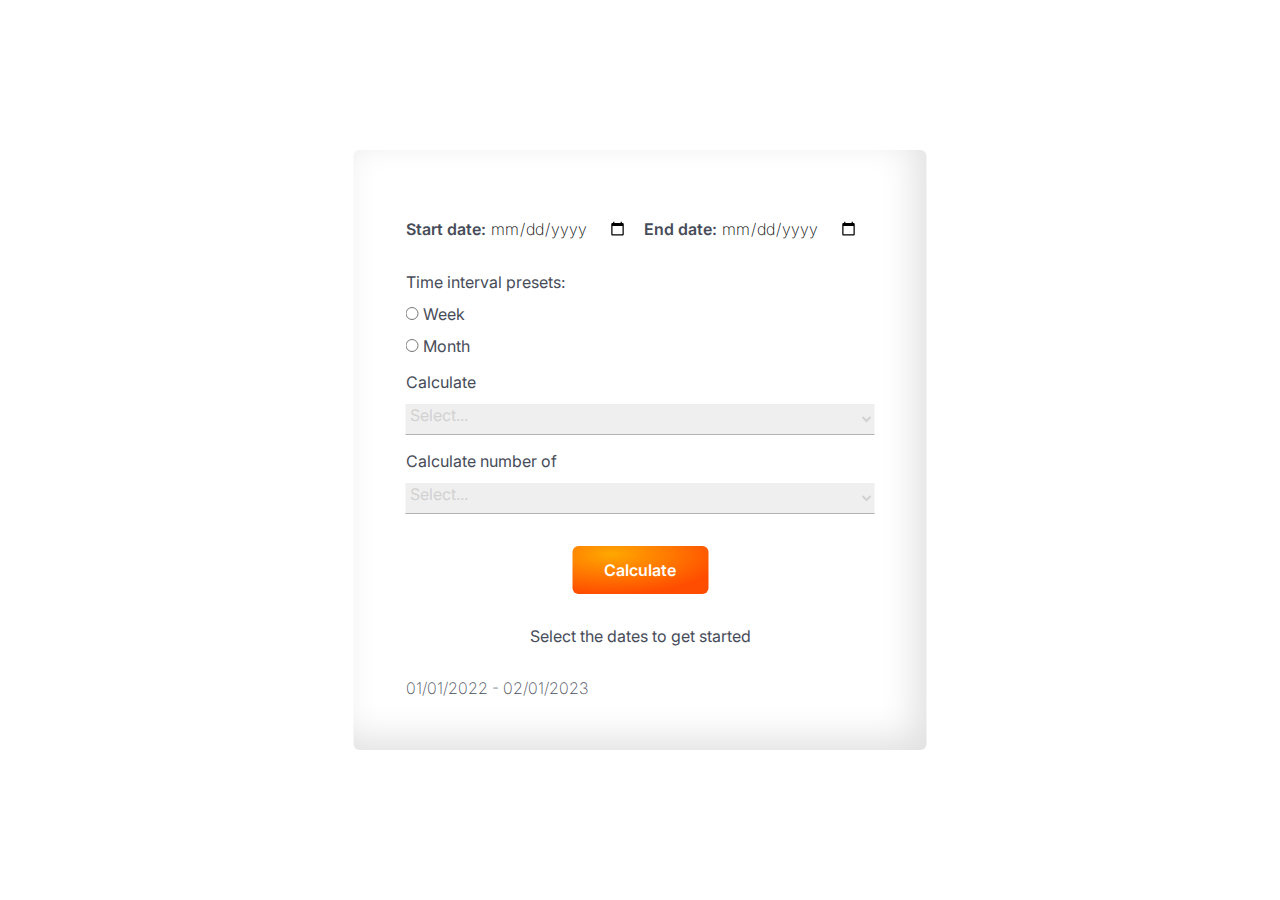
==== index.html @ 6e53f8e1 "Project-1 first commit" ====
<!DOCTYPE html>
<html lang="en">
<head>
    <meta charset="UTF-8">
    <meta http-equiv="X-UA-Compatible" content="IE=edge">
    <meta name="viewport" content="width=device-width, initial-scale=1.0">
    <link rel="preconnect" href="https://fonts.googleapis.com">
    <link rel="preconnect" href="https://fonts.gstatic.com" crossorigin>
    <link href="https://fonts.googleapis.com/css2?family=Inter:wght@100;200;400;600;700&display=swap" rel="stylesheet">
    <link rel="stylesheet" href="styles.css">
    <title>Dates Calculator</title>
</head>
<body>
    <div class="container">
        <div class="inp-wrapper">
            <div class="date-wrapper">
                <label for="date-1">Start date: <input type="date" id="date-1"></label>
                <label for="date-2">End date: <input type="date" id="date-2"></label>
            </div>
            <div class="form-wrapper">
                <form action="result.html" method="GET">
                    <div class="selector-wrapper">
                        Time interval presets:
                        <label class="form-control">
                            <input type="radio" name="radio">
                            Week
                        </label>
                        <label class="form-control">
                            <input type="radio" name="radio"/>
                            Month
                        </label>
                    </div>
                    <div class="selector-wrapper">
                        <label class="selector-label" for="option-1">Calculate</label>
                        <select class="selector" id="option-1">
                            <option selected disabled value>Select...</option>
                            <option value="1">All days</option>
                            <option value="2">Weekdays</option>
                            <option value="3">Weekend</option>
                        </select>
                    </div>
                    <div class="selector-wrapper">
                        <label class="selector-label" for="option-2">Calculate number of</label>
                        <select class="selector" id="option-2">
                            <option selected disabled value>Select...</option>
                            <option value="1">Days</option>
                            <option value="2">Hours</option>
                            <option value="3">Minutes</option>
                            <option value="4">Seconds</option>
                        </select>
                    </div>
                </form>
            </div>   
        </div>
        <button class="cta-button" id="submit" type="submit">Calculate</button>
        <div class="output-text-wrapper" id="output">Select the dates to get started</div>
        <div class="table-wrapper">
            <p><!-- <p>Date range</p> --></p>
            <ol class="output-list" id="output-list">
            </ol>
        </div>
    </div>

    <script src="index.js" type="module"></script>
</body>
</html>
---- styles.css ----
* {
    box-sizing: border-box;
    margin: 0;
    padding: 0;
    font-family: 'Inter', sans-serif;
    font-size: 16px;
}

body {
    color: #474C59;
    height: 100vh;
    background-color: linear-gradient(180deg, #F1F7FF 0%, #EDF2F9 100%);
}

ol {
    list-style: none;
}

ol li{
    font-weight: 200;
}

.container {
    background-color: linear-gradient(142deg, rgba(254, 248, 255, 0.56) 1%, rgba(254, 248, 255, 0.4) 100%);
    box-shadow: inset -11.7292px -11.7292px 35.1877px rgba(0, 0, 0, 0.12), inset 11.7292px 11.7292px 28.1501px #FFFFFF;
    padding: 52px;
    border-radius: 6px;
    position: absolute;
    transform: translate(-50%, -50%);
    top: 50%;
    left: 50%;
}

.inp-wrapper {
    display: flex;
    flex-direction: column;
}

.date-wrapper {
    display: flex;
    justify-content: space-around;
    margin-bottom: 1em;
}

.date-wrapper label {
    font-weight: 600;
}

input[type="date"] {
    border: none;
    outline: none;
    padding: 1em 1em 1em 0;
    font-weight: 200;
}

::-webkit-calendar-picker-indicator {
    cursor: pointer;
}

.selector-wrapper{
    display: flex;
    flex-direction: column;
    gap: 12px;
    margin-bottom: 1em;
}

.selector {
    border-top: none;
    border-left: none;
    border-right: none;
    border-bottom: 1px solid rgba(0, 0, 0, 0.25);
    padding-bottom: 8px;
    color: rgba(196, 196, 196, 0.7);
    cursor: pointer;
}

.cta-button {
    display: block;
    margin: 1em auto 2em auto;
    cursor: pointer;
    border: none;
    border-radius: 6px;
    background: radial-gradient(82.86% 82.86% at 28.57% 17.14%, #FFA800 0%, #FF4D00 100%);
    color: #FFFFFF;
    padding: 12px 32px;
    line-height: 24px;
    transition: all .35s ease;
    font-weight: 600;
}

.cta-button:hover {
    box-shadow: 2.34584px 18.7668px 25.8043px -2.34584px rgba(223, 81, 21, 0.47);
}

.output-text-wrapper {
    text-align: center;
    margin-bottom: 2em;
}

@media screen and (max-width:768px) {
    .container {
        width: 100%;
    }
    .date-wrapper {
        flex-direction: column;
        align-items: center;
    }
}
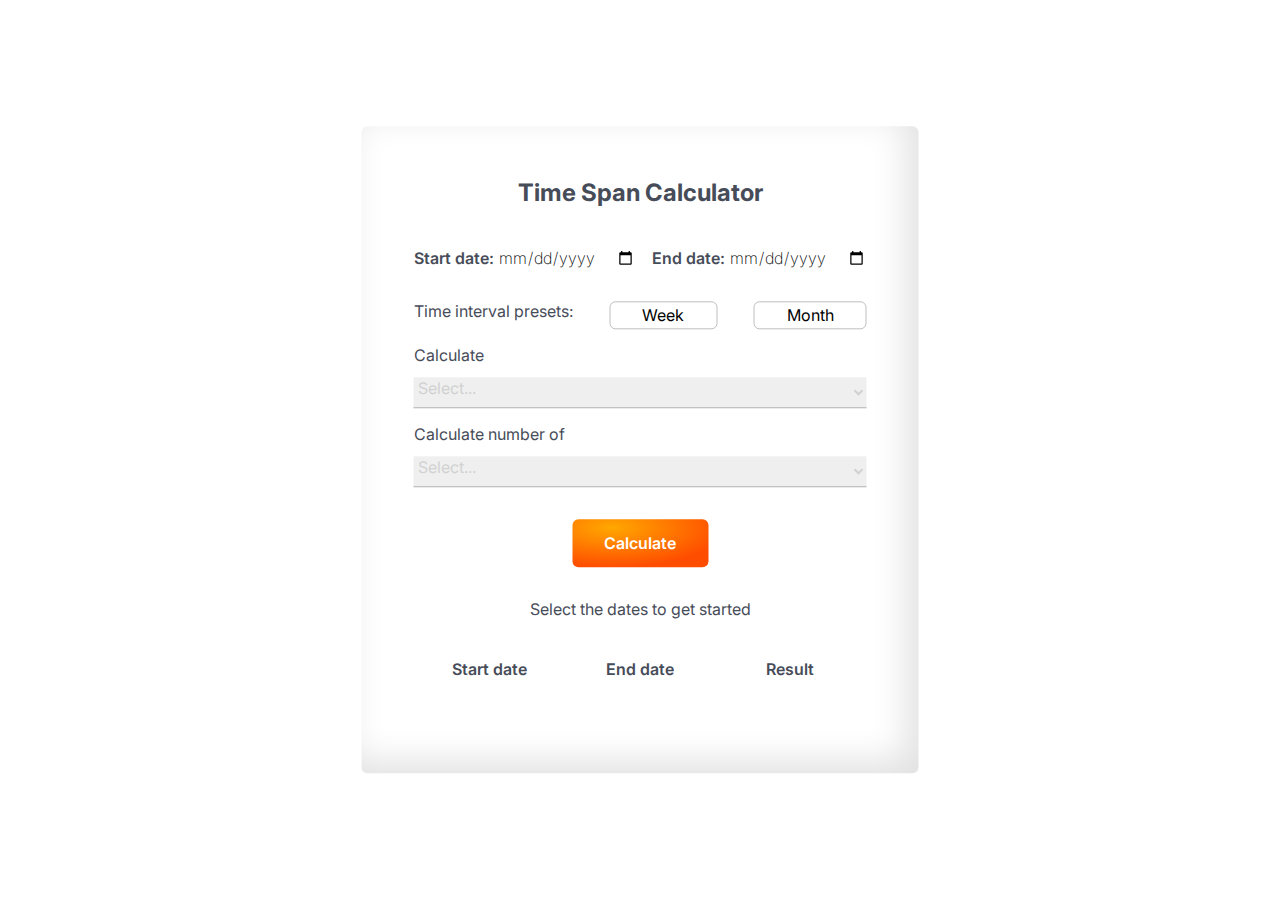
==== commit 15478694: "Recent updates" ====
--- a/index.html
+++ b/index.html
@@ -13,23 +13,18 @@
 <body>
     <div class="container">
         <div class="inp-wrapper">
+            <h1>Time Span Calculator</h1>
             <div class="date-wrapper">
                 <label for="date-1">Start date: <input type="date" id="date-1"></label>
                 <label for="date-2">End date: <input type="date" id="date-2"></label>
             </div>
+            <div class="preset-wrapper">
+                Time interval presets:
+                <button class="preset-button">Week</button>
+                <button class="preset-button">Month</button>
+            </div>
             <div class="form-wrapper">
                 <form action="result.html" method="GET">
-                    <div class="selector-wrapper">
-                        Time interval presets:
-                        <label class="form-control">
-                            <input type="radio" name="radio">
-                            Week
-                        </label>
-                        <label class="form-control">
-                            <input type="radio" name="radio"/>
-                            Month
-                        </label>
-                    </div>
                     <div class="selector-wrapper">
                         <label class="selector-label" for="option-1">Calculate</label>
                         <select class="selector" id="option-1">
@@ -54,10 +49,19 @@
         </div>
         <button class="cta-button" id="submit" type="submit">Calculate</button>
         <div class="output-text-wrapper" id="output">Select the dates to get started</div>
-        <div class="table-wrapper">
-            <p><!-- <p>Date range</p> --></p>
-            <ol class="output-list" id="output-list">
-            </ol>
+        <div>
+            <table class="table-wrapper">
+                <tr>
+                    <th>Start date</th>
+                    <th>End date</th>
+                    <th>Result</th>
+                </tr>
+                <tr>
+                    <td></td>
+                    <td></td>
+                    <td></td>
+                </tr>
+            </table>
         </div>
     </div>
 
--- a/styles.css
+++ b/styles.css
@@ -10,6 +10,12 @@
     color: #474C59;
     height: 100vh;
     background-color: linear-gradient(180deg, #F1F7FF 0%, #EDF2F9 100%);
+}
+
+h1 {
+    text-align: center;
+    font-size: 24px;
+    margin-bottom: 1em;
 }
 
 ol {
@@ -39,6 +45,7 @@
 .date-wrapper {
     display: flex;
     justify-content: space-around;
+    gap: 1em;
     margin-bottom: 1em;
 }
 
@@ -49,12 +56,41 @@
 input[type="date"] {
     border: none;
     outline: none;
-    padding: 1em 1em 1em 0;
+    padding: 1em 0;
     font-weight: 200;
 }
 
 ::-webkit-calendar-picker-indicator {
     cursor: pointer;
+}
+
+.preset-wrapper {
+    display: flex;
+    justify-content: space-between;
+    margin-bottom: 1em;
+}
+
+.preset-button {
+    background-color: transparent;
+    border-radius: 6px;
+    padding: 0.2em 2em;
+    border: 1px solid rgba(0, 0, 0, 0.25);
+    cursor: pointer;
+    transition: all .1s linear;
+}
+
+.preset-button:hover{
+    color: #FFA800;
+    border: 2px solid transparent;
+    background: linear-gradient(white, white) padding-box,
+              linear-gradient(to right, rgba(255, 168, 0, 1), rgba(255, 107, 0, 1)) border-box;  
+}
+
+.preset-button-checked {
+    color: #FFA800;
+    border: 2px solid transparent;
+    background: linear-gradient(white, white) padding-box,
+              linear-gradient(to right, rgba(255, 168, 0, 1), rgba(255, 107, 0, 1)) border-box;                 
 }
 
 .selector-wrapper{
@@ -97,12 +133,33 @@
     margin-bottom: 2em;
 }
 
+.table-wrapper {
+    width: 100%;
+    font-weight: 600;
+}
+
+td, th {
+    text-align: center;
+    width: 4rem;
+    height: 2rem;
+}
+
+th {
+    font-weight: 600;
+}
+
 @media screen and (max-width:768px) {
     .container {
-        width: 100%;
+        width: 50vh;
     }
     .date-wrapper {
         flex-direction: column;
         align-items: center;
     }
+}
+
+@media screen and (max-width:600px) {
+    .container {
+        width: 100%;
+    } 
 }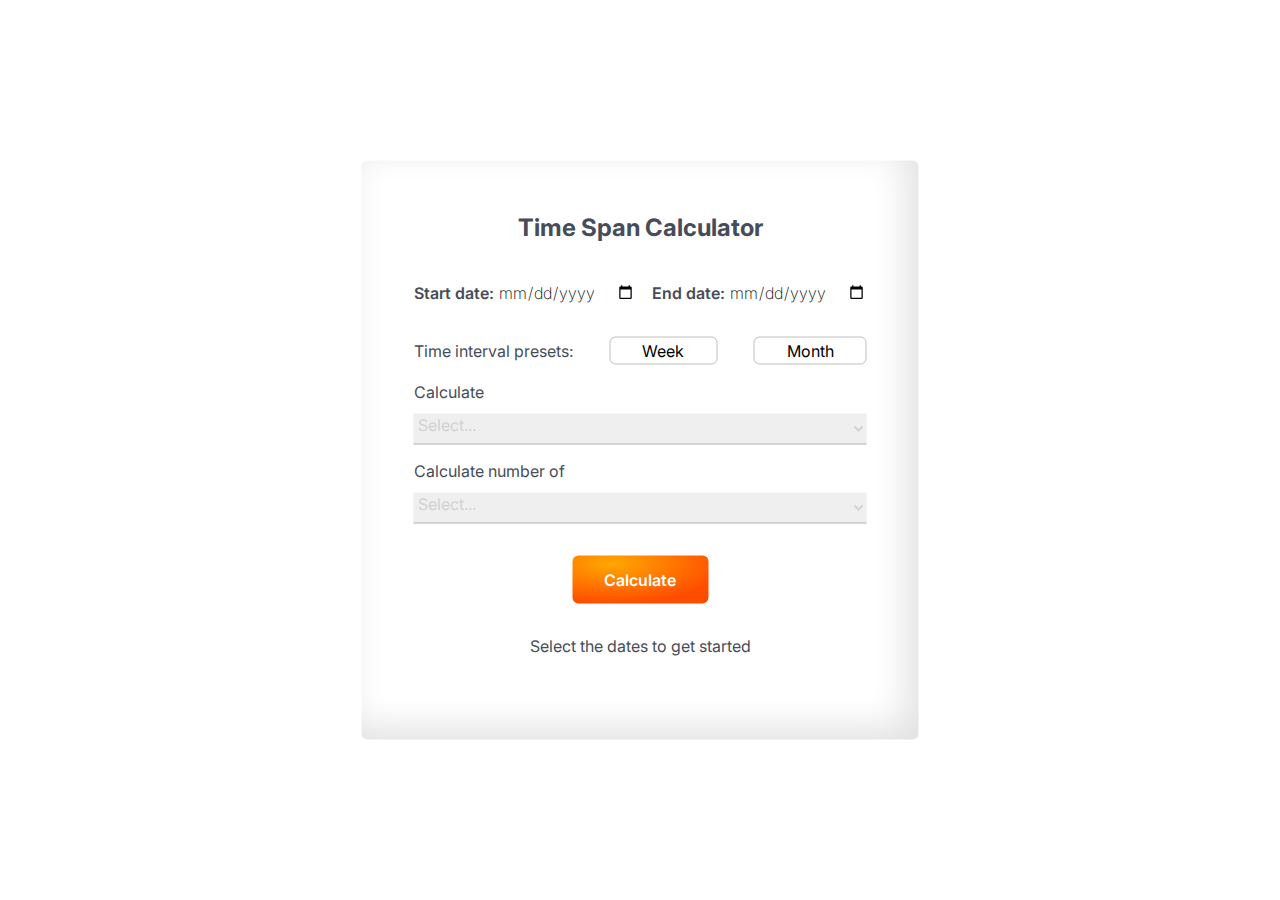
==== commit bb8f2d68: "Recent updates 04/19" ====
--- a/index.html
+++ b/index.html
@@ -20,8 +20,8 @@
             </div>
             <div class="preset-wrapper">
                 Time interval presets:
-                <button class="preset-button">Week</button>
-                <button class="preset-button">Month</button>
+                <button class="preset-button" id="week-button">Week</button>
+                <button class="preset-button" id="month-button">Month</button>
             </div>
             <div class="form-wrapper">
                 <form action="result.html" method="GET">
--- a/styles.css
+++ b/styles.css
@@ -66,7 +66,9 @@
 
 .preset-wrapper {
     display: flex;
+    height: 30px;
     justify-content: space-between;
+    align-items: center;
     margin-bottom: 1em;
 }
 
@@ -76,7 +78,7 @@
     padding: 0.2em 2em;
     border: 1px solid rgba(0, 0, 0, 0.25);
     cursor: pointer;
-    transition: all .1s linear;
+    transition: all .1s ease-out;
 }
 
 .preset-button:hover{
@@ -87,10 +89,7 @@
 }
 
 .preset-button-checked {
-    color: #FFA800;
-    border: 2px solid transparent;
-    background: linear-gradient(white, white) padding-box,
-              linear-gradient(to right, rgba(255, 168, 0, 1), rgba(255, 107, 0, 1)) border-box;                 
+    /* background-color: #FF4D00; */
 }
 
 .selector-wrapper{
@@ -134,6 +133,7 @@
 }
 
 .table-wrapper {
+    display: none;
     width: 100%;
     font-weight: 600;
 }
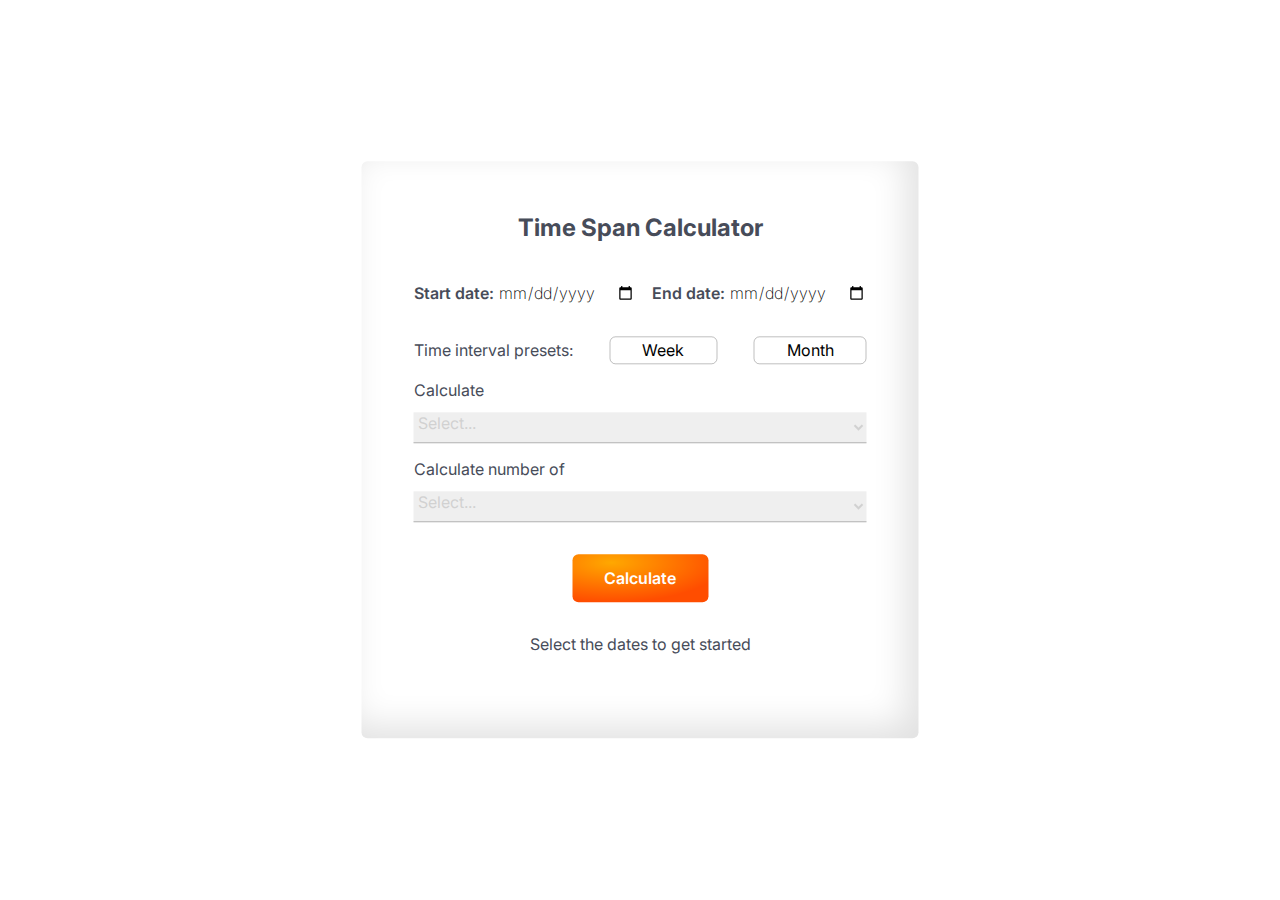
==== commit 53a3aacd: "Last updates" ====
--- a/index.html
+++ b/index.html
@@ -19,7 +19,7 @@
                 <label for="date-2">End date: <input type="date" id="date-2"></label>
             </div>
             <div class="preset-wrapper">
-                Time interval presets:
+                <p>Time interval presets:</p>
                 <button class="preset-button" id="week-button">Week</button>
                 <button class="preset-button" id="month-button">Month</button>
             </div>
@@ -50,16 +50,12 @@
         <button class="cta-button" id="submit" type="submit">Calculate</button>
         <div class="output-text-wrapper" id="output">Select the dates to get started</div>
         <div>
-            <table class="table-wrapper">
+            <table class="table-wrapper" id="table">
                 <tr>
                     <th>Start date</th>
                     <th>End date</th>
                     <th>Result</th>
-                </tr>
-                <tr>
-                    <td></td>
-                    <td></td>
-                    <td></td>
+                    <th></th>
                 </tr>
             </table>
         </div>
--- a/styles.css
+++ b/styles.css
@@ -66,7 +66,7 @@
 
 .preset-wrapper {
     display: flex;
-    height: 30px;
+    gap: 12px;
     justify-content: space-between;
     align-items: center;
     margin-bottom: 1em;
@@ -86,10 +86,6 @@
     border: 2px solid transparent;
     background: linear-gradient(white, white) padding-box,
               linear-gradient(to right, rgba(255, 168, 0, 1), rgba(255, 107, 0, 1)) border-box;  
-}
-
-.preset-button-checked {
-    /* background-color: #FF4D00; */
 }
 
 .selector-wrapper{
@@ -127,25 +123,68 @@
     box-shadow: 2.34584px 18.7668px 25.8043px -2.34584px rgba(223, 81, 21, 0.47);
 }
 
+.alert {
+    animation:  blink 1s linear 2;
+    color:#FF4D00;
+}
+
+@keyframes blink {
+    0%{opacity: 0;}
+    50%{opacity: .5;}
+    100%{opacity: 1;}
+}
+
 .output-text-wrapper {
     text-align: center;
     margin-bottom: 2em;
+    transition: all .35s ease-in;
 }
 
 .table-wrapper {
     display: none;
     width: 100%;
-    font-weight: 600;
 }
 
 td, th {
     text-align: center;
-    width: 4rem;
     height: 2rem;
 }
 
 th {
     font-weight: 600;
+}
+
+.delete {
+    position: relative;
+}
+
+.delete-button {
+    background-color: transparent;
+    border: none;
+    cursor: pointer;
+    opacity: 0.3;
+}
+
+.delete-button:before, .delete-button:after {
+    position: absolute;
+    right: 50%;
+    bottom: 25%;
+    content: ' ';
+    height: 16px;
+    width: 1.5px;
+    background-color: #474C59;
+}
+
+.delete-button:before {
+    transform: rotate(45deg);
+}
+
+.delete-button:after {
+    transform: rotate(-45deg);
+}
+
+.delete-button:hover {
+    opacity: 1;
 }
 
 @media screen and (max-width:768px) {
@@ -156,10 +195,19 @@
         flex-direction: column;
         align-items: center;
     }
+    .preset-wrapper {
+        flex-wrap: wrap;
+    }
+    .preset-wrapper {
+        justify-content: flex-start;
+    }
+    .preset-wrapper > p {
+        flex: 1 0 100%;
+    }
 }
 
 @media screen and (max-width:600px) {
     .container {
         width: 100%;
-    } 
+    }
 }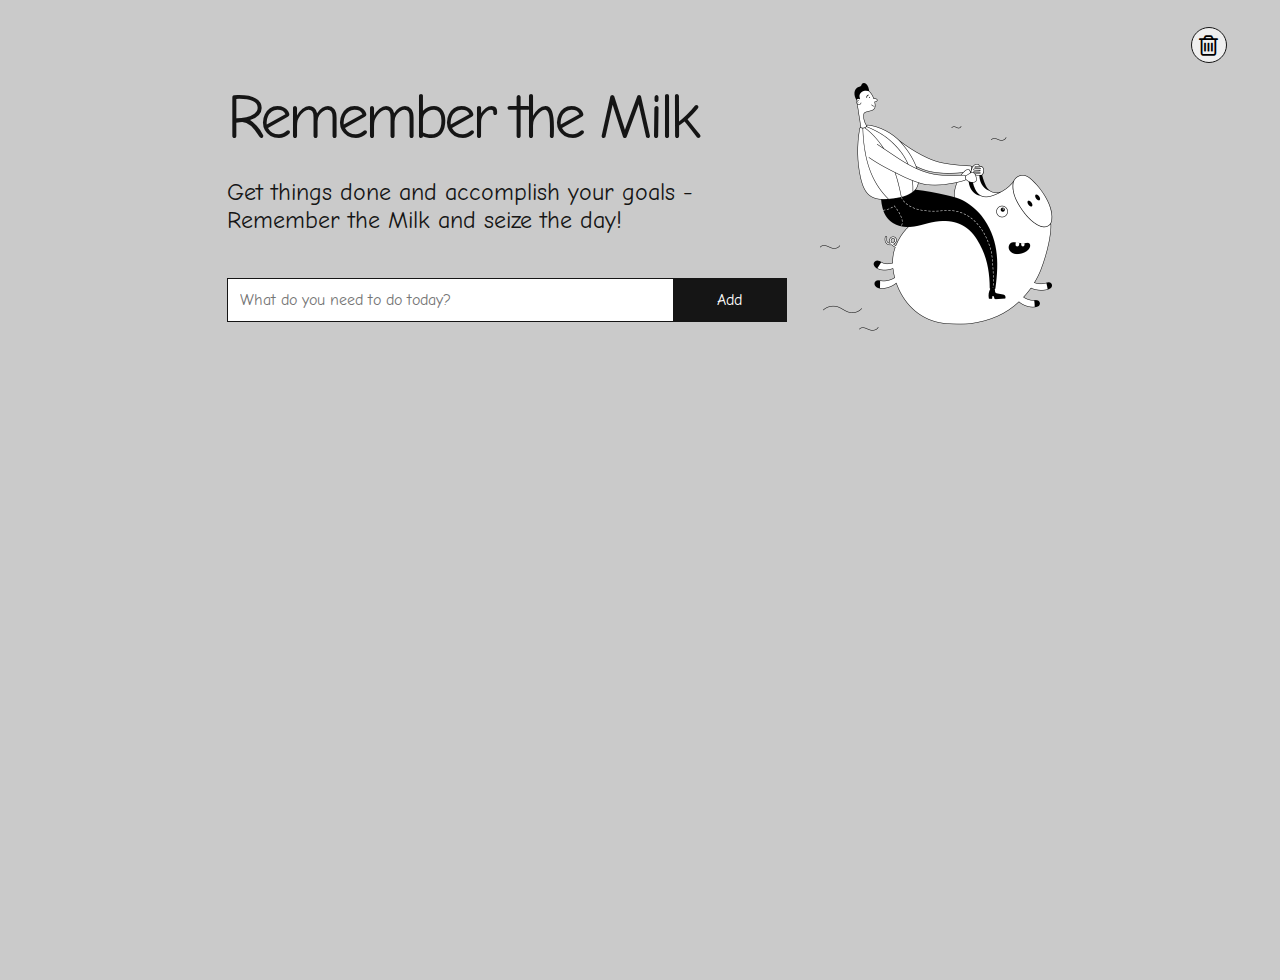
==== commit 4b4a8cbc: "Homework-6" ====
--- a/index.html
+++ b/index.html
@@ -4,63 +4,35 @@
     <meta charset="UTF-8">
     <meta http-equiv="X-UA-Compatible" content="IE=edge">
     <meta name="viewport" content="width=device-width, initial-scale=1.0">
+    <link rel="stylesheet" href="styles.css">
     <link rel="preconnect" href="https://fonts.googleapis.com">
     <link rel="preconnect" href="https://fonts.gstatic.com" crossorigin>
-    <link href="https://fonts.googleapis.com/css2?family=Inter:wght@100;200;400;600;700&display=swap" rel="stylesheet">
-    <link rel="stylesheet" href="styles.css">
-    <title>Dates Calculator</title>
+    <link href="https://fonts.googleapis.com/css2?family=Comic+Neue:wght@300;400;700&display=swap" rel="stylesheet">
+    <link rel="stylesheet" href="https://cdnjs.cloudflare.com/ajax/libs/font-awesome/4.7.0/css/font-awesome.min.css">
+    <title>ToDoList App</title>
 </head>
 <body>
-    <div class="container">
-        <div class="inp-wrapper">
-            <h1>Time Span Calculator</h1>
-            <div class="date-wrapper">
-                <label for="date-1">Start date: <input type="date" id="date-1"></label>
-                <label for="date-2">End date: <input type="date" id="date-2"></label>
+    <header><button title="Remove all tasks" class="remove-all-button" id="remove-all-button"><i class="fa fa-trash-o trash-icon" style="font-size:24px"></i></button></header>
+    <div class="container" id="container">
+        <div class="form-wrapper">
+            <h4 class="form-heading">Remember the Milk</h4>
+            <p class="form-paragraph">Get things done and accomplish your goals - Remember the Milk and seize the day!</p>
+            <form id="form">
+                <div class="input-container">
+                    <input class="input-wrapper" type="text" class="form-control todo-list-input"
+                            placeholder="What do you need to do today?" id="input-text">
+                    <button class="submit-button" type="submit">Add</button>
+                </div>
+            </form>
+            <div class="list-wrapper">
+                <ul class="todo-list" id="list">
+                </ul>
             </div>
-            <div class="preset-wrapper">
-                <p>Time interval presets:</p>
-                <button class="preset-button" id="week-button">Week</button>
-                <button class="preset-button" id="month-button">Month</button>
-            </div>
-            <div class="form-wrapper">
-                <form action="result.html" method="GET">
-                    <div class="selector-wrapper">
-                        <label class="selector-label" for="option-1">Calculate</label>
-                        <select class="selector" id="option-1">
-                            <option selected disabled value>Select...</option>
-                            <option value="1">All days</option>
-                            <option value="2">Weekdays</option>
-                            <option value="3">Weekend</option>
-                        </select>
-                    </div>
-                    <div class="selector-wrapper">
-                        <label class="selector-label" for="option-2">Calculate number of</label>
-                        <select class="selector" id="option-2">
-                            <option selected disabled value>Select...</option>
-                            <option value="1">Days</option>
-                            <option value="2">Hours</option>
-                            <option value="3">Minutes</option>
-                            <option value="4">Seconds</option>
-                        </select>
-                    </div>
-                </form>
-            </div>   
         </div>
-        <button class="cta-button" id="submit" type="submit">Calculate</button>
-        <div class="output-text-wrapper" id="output">Select the dates to get started</div>
-        <div>
-            <table class="table-wrapper" id="table">
-                <tr>
-                    <th>Start date</th>
-                    <th>End date</th>
-                    <th>Result</th>
-                    <th></th>
-                </tr>
-            </table>
-        </div>
+        <div class="item-img"><img src="img/Illustration_4.svg" width="235" height="250"></div>
     </div>
 
     <script src="index.js" type="module"></script>
+
 </body>
 </html>--- a/styles.css
+++ b/styles.css
@@ -2,212 +2,197 @@
     box-sizing: border-box;
     margin: 0;
     padding: 0;
-    font-family: 'Inter', sans-serif;
+}
+
+body {
+    height: 100vh;
+    background-color: #CACACA;
+    font-family: 'Comic Neue', cursive;
+    color: #151515;
+}
+
+ul {
+    list-style: none;
+}
+
+.remove-all-button {
+    width: 36px;
+    height: 36px;
+    border-radius: 50%;
+    border: 1.5px solid #151515;
+    position: fixed;
+    right: 4em;
+    top: 2em;
+    cursor: pointer;
+    display: flex;
+    justify-content: center;
+    align-items: center;
+    transition: all 0.5s ease-out;
+}
+
+.remove-all-button:hover {
+    background-color: #151515;
+    color: white;
+}
+
+.container {
+    display: flex;
+    justify-content: center;
+    gap: 2em;
+    align-items: center;
+    margin: 5rem;
+}
+
+.form-wrapper {
+    max-width: 50%;
+}
+
+.form-heading {
+    font-weight: 400;
+    font-size: 64px;
+    letter-spacing: -4px;
+    margin-bottom: 24px;
+}
+
+.form-paragraph {
+    font-size: 24px;
+    margin-bottom: 44px;
+}
+
+.input-container {
+    display: flex;
+    border: 1px solid #151515;
+    margin-bottom: 16px;
+}
+
+.input-wrapper {
+    padding: 12px 44px 12px 12px;
+    width: 100%;
+    border: none;
+}
+
+input::placeholder{
+    font-family: 'Comic Neue', cursive;
     font-size: 16px;
 }
 
-body {
-    color: #474C59;
-    height: 100vh;
-    background-color: linear-gradient(180deg, #F1F7FF 0%, #EDF2F9 100%);
+.submit-button {
+    font-family: 'Comic Neue', cursive;
+    background: #151515;
+    color: rgba(255, 255, 255, 1);
+    padding: 12px 44px;
+    border: none;
+    cursor: pointer;
+    font-size: 16px;
+    transition: all 0.5s ease-in-out;
 }
 
-h1 {
-    text-align: center;
-    font-size: 24px;
-    margin-bottom: 1em;
+.submit-button:hover {
+    letter-spacing: 4px;
 }
 
-ol {
-    list-style: none;
+.item-img img {
+    object-fit: cover;
+    height: auto;
+    max-width: 100%;
 }
 
-ol li{
-    font-weight: 200;
+.todo-list li {
+    display: flex;
+    justify-content: space-between;
+    align-items: center;
 }
 
-.container {
-    background-color: linear-gradient(142deg, rgba(254, 248, 255, 0.56) 1%, rgba(254, 248, 255, 0.4) 100%);
-    box-shadow: inset -11.7292px -11.7292px 35.1877px rgba(0, 0, 0, 0.12), inset 11.7292px 11.7292px 28.1501px #FFFFFF;
-    padding: 52px;
-    border-radius: 6px;
-    position: absolute;
-    transform: translate(-50%, -50%);
-    top: 50%;
-    left: 50%;
+.todo-list li:not(:last-child) {
+    margin-bottom: 12px;
 }
 
-.inp-wrapper {
+.form-button-holder {
     display: flex;
-    flex-direction: column;
+    align-items: center;
+    gap: 1em;
+    justify-content: end;
+}
+.form-button-holder a {
+    width: 20px;
+    height: 20px;
+    display: flex;
+    align-items: center;
+    justify-content: center;
 }
 
-.date-wrapper {
-    display: flex;
-    justify-content: space-around;
-    gap: 1em;
-    margin-bottom: 1em;
-}
-
-.date-wrapper label {
-    font-weight: 600;
-}
-
-input[type="date"] {
-    border: none;
-    outline: none;
-    padding: 1em 0;
-    font-weight: 200;
-}
-
-::-webkit-calendar-picker-indicator {
+.delete-button, .edit-button, .checkbox {
     cursor: pointer;
 }
 
-.preset-wrapper {
+.form-check {
     display: flex;
-    gap: 12px;
-    justify-content: space-between;
-    align-items: center;
-    margin-bottom: 1em;
+    position: relative;
 }
 
-.preset-button {
-    background-color: transparent;
-    border-radius: 6px;
-    padding: 0.2em 2em;
-    border: 1px solid rgba(0, 0, 0, 0.25);
-    cursor: pointer;
-    transition: all .1s ease-out;
+.form-check-label {
+    margin-left: 2em;
 }
 
-.preset-button:hover{
-    color: #FFA800;
-    border: 2px solid transparent;
-    background: linear-gradient(white, white) padding-box,
-              linear-gradient(to right, rgba(255, 168, 0, 1), rgba(255, 107, 0, 1)) border-box;  
+.checkbox {
+    position: absolute;
+    z-index: 99;
+    opacity: 0;
+    top: 0;
+    left: 0;
+    height: 0;
+    width: 0;
 }
 
-.selector-wrapper{
-    display: flex;
-    flex-direction: column;
-    gap: 12px;
-    margin-bottom: 1em;
-}
-
-.selector {
-    border-top: none;
-    border-left: none;
-    border-right: none;
-    border-bottom: 1px solid rgba(0, 0, 0, 0.25);
-    padding-bottom: 8px;
-    color: rgba(196, 196, 196, 0.7);
+.checkmark {
+    position: absolute;
+    top: 10%;
+    left: 0;
+    background-color: white;
+    height: 16px;
+    width: 16px;
+    border-radius: 2px;
+    border: 1px solid #151515;
     cursor: pointer;
 }
 
-.cta-button {
-    display: block;
-    margin: 1em auto 2em auto;
-    cursor: pointer;
-    border: none;
-    border-radius: 6px;
-    background: radial-gradient(82.86% 82.86% at 28.57% 17.14%, #FFA800 0%, #FF4D00 100%);
-    color: #FFFFFF;
-    padding: 12px 32px;
-    line-height: 24px;
-    transition: all .35s ease;
-    font-weight: 600;
+input[type=checkbox]:checked ~ .checkmark {
+    background-color: #151515;
 }
 
-.cta-button:hover {
-    box-shadow: 2.34584px 18.7668px 25.8043px -2.34584px rgba(223, 81, 21, 0.47);
+.checkmark::after {
+    content: "";
+    position: absolute;
+    display: none;
+    left: 50%;
+    top: 40%;
+    width: 4px;
+    height: 8px;
+    border: solid white;
+    border-width: 0 1.5px 1.5px 0;
+    -webkit-transform: rotate(45deg);
+    -ms-transform: rotate(45deg);
+    transform: translate(-50%, -50%) rotate(45deg);
 }
 
-.alert {
-    animation:  blink 1s linear 2;
-    color:#FF4D00;
-}
-
-@keyframes blink {
-    0%{opacity: 0;}
-    50%{opacity: .5;}
-    100%{opacity: 1;}
-}
-
-.output-text-wrapper {
-    text-align: center;
-    margin-bottom: 2em;
-    transition: all .35s ease-in;
-}
-
-.table-wrapper {
-    display: none;
-    width: 100%;
-}
-
-td, th {
-    text-align: center;
-    height: 2rem;
-}
-
-th {
-    font-weight: 600;
-}
-
-.delete {
-    position: relative;
-}
-
-.delete-button {
-    background-color: transparent;
-    border: none;
-    cursor: pointer;
-    opacity: 0.3;
-}
-
-.delete-button:before, .delete-button:after {
-    position: absolute;
-    right: 50%;
-    bottom: 25%;
-    content: ' ';
-    height: 16px;
-    width: 1.5px;
-    background-color: #474C59;
-}
-
-.delete-button:before {
-    transform: rotate(45deg);
-}
-
-.delete-button:after {
-    transform: rotate(-45deg);
-}
-
-.delete-button:hover {
-    opacity: 1;
+input[type=checkbox]:checked ~ .checkmark::after {
+    display: block;
 }
 
 @media screen and (max-width:768px) {
     .container {
-        width: 50vh;
+        flex-direction: column;
+        margin: 10% 1em;
     }
-    .date-wrapper {
-        flex-direction: column;
-        align-items: center;
+    .form-wrapper {
+        max-width: 80%;
     }
-    .preset-wrapper {
-        flex-wrap: wrap;
+    .form-heading {
+        font-size: 28px;
+        letter-spacing: -1.4px;
     }
-    .preset-wrapper {
-        justify-content: flex-start;
-    }
-    .preset-wrapper > p {
-        flex: 1 0 100%;
-    }
-}
-
-@media screen and (max-width:600px) {
-    .container {
-        width: 100%;
+    .form-paragraph {
+        font-size: 18px;
+        margin-bottom: 24;
     }
 }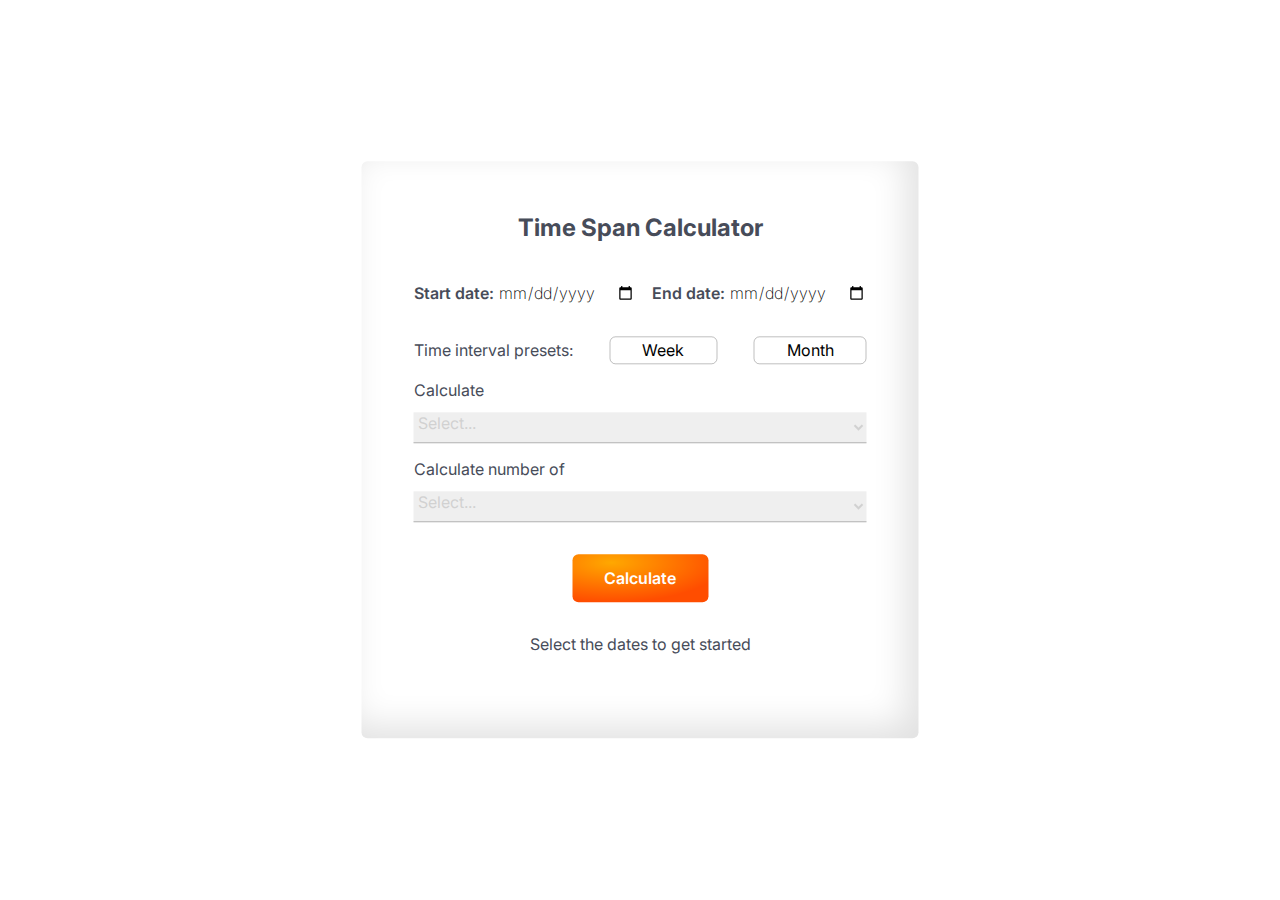
==== commit f68a16c2: "Determine days filter" ====
--- a/index.html
+++ b/index.html
@@ -4,35 +4,63 @@
     <meta charset="UTF-8">
     <meta http-equiv="X-UA-Compatible" content="IE=edge">
     <meta name="viewport" content="width=device-width, initial-scale=1.0">
-    <link rel="stylesheet" href="styles.css">
     <link rel="preconnect" href="https://fonts.googleapis.com">
     <link rel="preconnect" href="https://fonts.gstatic.com" crossorigin>
-    <link href="https://fonts.googleapis.com/css2?family=Comic+Neue:wght@300;400;700&display=swap" rel="stylesheet">
-    <link rel="stylesheet" href="https://cdnjs.cloudflare.com/ajax/libs/font-awesome/4.7.0/css/font-awesome.min.css">
-    <title>ToDoList App</title>
+    <link href="https://fonts.googleapis.com/css2?family=Inter:wght@100;200;400;600;700&display=swap" rel="stylesheet">
+    <link rel="stylesheet" href="styles.css">
+    <title>Dates Calculator</title>
 </head>
 <body>
-    <header><button title="Remove all tasks" class="remove-all-button" id="remove-all-button"><i class="fa fa-trash-o trash-icon" style="font-size:24px"></i></button></header>
-    <div class="container" id="container">
-        <div class="form-wrapper">
-            <h4 class="form-heading">Remember the Milk</h4>
-            <p class="form-paragraph">Get things done and accomplish your goals - Remember the Milk and seize the day!</p>
-            <form id="form">
-                <div class="input-container">
-                    <input class="input-wrapper" type="text" class="form-control todo-list-input"
-                            placeholder="What do you need to do today?" id="input-text">
-                    <button class="submit-button" type="submit">Add</button>
-                </div>
-            </form>
-            <div class="list-wrapper">
-                <ul class="todo-list" id="list">
-                </ul>
+    <div class="container">
+        <div class="inp-wrapper">
+            <h1>Time Span Calculator</h1>
+            <div class="date-wrapper">
+                <label for="date-1">Start date: <input type="date" id="date-1"></label>
+                <label for="date-2">End date: <input type="date" id="date-2"></label>
             </div>
+            <div class="preset-wrapper">
+                <p>Time interval presets:</p>
+                <button class="preset-button" id="week-button">Week</button>
+                <button class="preset-button" id="month-button">Month</button>
+            </div>
+            <div class="form-wrapper">
+                <form action="result.html" method="GET">
+                    <div class="selector-wrapper">
+                        <label class="selector-label" for="option-1">Calculate</label>
+                        <select class="selector" id="option-1">
+                            <option selected disabled value>Select...</option>
+                            <option value="1">All days</option>
+                            <option value="2">Weekdays</option>
+                            <option value="3">Weekend</option>
+                        </select>
+                    </div>
+                    <div class="selector-wrapper">
+                        <label class="selector-label" for="option-2">Calculate number of</label>
+                        <select class="selector" id="option-2">
+                            <option selected disabled value>Select...</option>
+                            <option value="1">Days</option>
+                            <option value="2">Hours</option>
+                            <option value="3">Minutes</option>
+                            <option value="4">Seconds</option>
+                        </select>
+                    </div>
+                </form>
+            </div>   
         </div>
-        <div class="item-img"><img src="img/Illustration_4.svg" width="235" height="250"></div>
+        <button class="cta-button" id="submit" type="submit">Calculate</button>
+        <div class="output-text-wrapper" id="output">Select the dates to get started</div>
+        <div>
+            <table class="table-wrapper" id="table">
+                <tr>
+                    <th>Start date</th>
+                    <th>End date</th>
+                    <th>Result</th>
+                    <th></th>
+                </tr>
+            </table>
+        </div>
     </div>
 
     <script src="index.js" type="module"></script>
-
 </body>
 </html>--- a/styles.css
+++ b/styles.css
@@ -2,197 +2,207 @@
     box-sizing: border-box;
     margin: 0;
     padding: 0;
+    font-family: 'Inter', sans-serif;
+    font-size: 16px;
 }
 
 body {
+    color: #474C59;
     height: 100vh;
-    background-color: #CACACA;
-    font-family: 'Comic Neue', cursive;
-    color: #151515;
-}
-
-ul {
+    background-color: linear-gradient(180deg, #F1F7FF 0%, #EDF2F9 100%);
+}
+
+h1 {
+    text-align: center;
+    font-size: 24px;
+    margin-bottom: 1em;
+}
+
+ol {
     list-style: none;
 }
 
-.remove-all-button {
-    width: 36px;
-    height: 36px;
-    border-radius: 50%;
-    border: 1.5px solid #151515;
-    position: fixed;
-    right: 4em;
-    top: 2em;
-    cursor: pointer;
-    display: flex;
-    justify-content: center;
-    align-items: center;
-    transition: all 0.5s ease-out;
-}
-
-.remove-all-button:hover {
-    background-color: #151515;
-    color: white;
+ol li{
+    font-weight: 200;
 }
 
 .container {
-    display: flex;
-    justify-content: center;
-    gap: 2em;
-    align-items: center;
-    margin: 5rem;
-}
-
-.form-wrapper {
-    max-width: 50%;
-}
-
-.form-heading {
-    font-weight: 400;
-    font-size: 64px;
-    letter-spacing: -4px;
-    margin-bottom: 24px;
-}
-
-.form-paragraph {
-    font-size: 24px;
-    margin-bottom: 44px;
-}
-
-.input-container {
-    display: flex;
-    border: 1px solid #151515;
-    margin-bottom: 16px;
-}
-
-.input-wrapper {
-    padding: 12px 44px 12px 12px;
-    width: 100%;
+    background-color: linear-gradient(142deg, rgba(254, 248, 255, 0.56) 1%, rgba(254, 248, 255, 0.4) 100%);
+    box-shadow: inset -11.7292px -11.7292px 35.1877px rgba(0, 0, 0, 0.12), inset 11.7292px 11.7292px 28.1501px #FFFFFF;
+    padding: 52px;
+    border-radius: 6px;
+    position: absolute;
+    transform: translate(-50%, -50%);
+    top: 50%;
+    left: 50%;
+}
+
+.inp-wrapper {
+    display: flex;
+    flex-direction: column;
+}
+
+.date-wrapper {
+    display: flex;
+    justify-content: space-around;
+    gap: 1em;
+    margin-bottom: 1em;
+}
+
+.date-wrapper label {
+    font-weight: 600;
+}
+
+input[type="date"] {
     border: none;
-}
-
-input::placeholder{
-    font-family: 'Comic Neue', cursive;
-    font-size: 16px;
-}
-
-.submit-button {
-    font-family: 'Comic Neue', cursive;
-    background: #151515;
-    color: rgba(255, 255, 255, 1);
-    padding: 12px 44px;
-    border: none;
-    cursor: pointer;
-    font-size: 16px;
-    transition: all 0.5s ease-in-out;
-}
-
-.submit-button:hover {
-    letter-spacing: 4px;
-}
-
-.item-img img {
-    object-fit: cover;
-    height: auto;
-    max-width: 100%;
-}
-
-.todo-list li {
-    display: flex;
+    outline: none;
+    padding: 1em 0;
+    font-weight: 200;
+}
+
+::-webkit-calendar-picker-indicator {
+    cursor: pointer;
+}
+
+.preset-wrapper {
+    display: flex;
+    gap: 12px;
     justify-content: space-between;
     align-items: center;
-}
-
-.todo-list li:not(:last-child) {
-    margin-bottom: 12px;
-}
-
-.form-button-holder {
-    display: flex;
-    align-items: center;
-    gap: 1em;
-    justify-content: end;
-}
-.form-button-holder a {
-    width: 20px;
-    height: 20px;
-    display: flex;
-    align-items: center;
-    justify-content: center;
-}
-
-.delete-button, .edit-button, .checkbox {
-    cursor: pointer;
-}
-
-.form-check {
-    display: flex;
+    margin-bottom: 1em;
+}
+
+.preset-button {
+    background-color: transparent;
+    border-radius: 6px;
+    padding: 0.2em 2em;
+    border: 1px solid rgba(0, 0, 0, 0.25);
+    cursor: pointer;
+    transition: all .1s ease-out;
+}
+
+.preset-button:hover{
+    color: #FFA800;
+    border: 2px solid transparent;
+    background: linear-gradient(white, white) padding-box,
+              linear-gradient(to right, rgba(255, 168, 0, 1), rgba(255, 107, 0, 1)) border-box;  
+}
+
+.selector-wrapper{
+    display: flex;
+    flex-direction: column;
+    gap: 12px;
+    margin-bottom: 1em;
+}
+
+.selector {
+    border-top: none;
+    border-left: none;
+    border-right: none;
+    border-bottom: 1px solid rgba(0, 0, 0, 0.25);
+    padding-bottom: 8px;
+    color: rgba(196, 196, 196, 0.7);
+    cursor: pointer;
+}
+
+.cta-button {
+    display: block;
+    margin: 1em auto 2em auto;
+    cursor: pointer;
+    border: none;
+    border-radius: 6px;
+    background: radial-gradient(82.86% 82.86% at 28.57% 17.14%, #FFA800 0%, #FF4D00 100%);
+    color: #FFFFFF;
+    padding: 12px 32px;
+    line-height: 24px;
+    transition: all .35s ease;
+    font-weight: 600;
+}
+
+.cta-button:hover {
+    box-shadow: 2.34584px 18.7668px 25.8043px -2.34584px rgba(223, 81, 21, 0.47);
+}
+
+.alert {
+    animation:  blink 1s linear 2;
+    color:#FF4D00;
+}
+
+@keyframes blink {
+    0%{opacity: 0;}
+    50%{opacity: .5;}
+    100%{opacity: 1;}
+}
+
+.output-text-wrapper {
+    text-align: center;
+    margin-bottom: 2em;
+    transition: all .35s ease-in;
+}
+
+.table-wrapper {
+    display: none;
+    width: 100%;
+}
+
+td, th {
+    text-align: center;
+    height: 2rem;
+}
+
+th {
+    font-weight: 600;
+}
+
+.delete {
     position: relative;
 }
 
-.form-check-label {
-    margin-left: 2em;
-}
-
-.checkbox {
+.delete-button {
+    background-color: transparent;
+    border: none;
+    cursor: pointer;
+    opacity: 0.3;
+}
+
+.delete-button:before, .delete-button:after {
     position: absolute;
-    z-index: 99;
-    opacity: 0;
-    top: 0;
-    left: 0;
-    height: 0;
-    width: 0;
-}
-
-.checkmark {
-    position: absolute;
-    top: 10%;
-    left: 0;
-    background-color: white;
+    right: 50%;
+    bottom: 25%;
+    content: ' ';
     height: 16px;
-    width: 16px;
-    border-radius: 2px;
-    border: 1px solid #151515;
-    cursor: pointer;
-}
-
-input[type=checkbox]:checked ~ .checkmark {
-    background-color: #151515;
-}
-
-.checkmark::after {
-    content: "";
-    position: absolute;
-    display: none;
-    left: 50%;
-    top: 40%;
-    width: 4px;
-    height: 8px;
-    border: solid white;
-    border-width: 0 1.5px 1.5px 0;
-    -webkit-transform: rotate(45deg);
-    -ms-transform: rotate(45deg);
-    transform: translate(-50%, -50%) rotate(45deg);
-}
-
-input[type=checkbox]:checked ~ .checkmark::after {
-    display: block;
+    width: 1.5px;
+    background-color: #474C59;
+}
+
+.delete-button:before {
+    transform: rotate(45deg);
+}
+
+.delete-button:after {
+    transform: rotate(-45deg);
+}
+
+.delete-button:hover {
+    opacity: 1;
 }
 
 @media screen and (max-width:768px) {
     .container {
+        width: 100%;
+        min-width: 340px;
+    }
+    .date-wrapper {
         flex-direction: column;
-        margin: 10% 1em;
-    }
-    .form-wrapper {
-        max-width: 80%;
-    }
-    .form-heading {
-        font-size: 28px;
-        letter-spacing: -1.4px;
-    }
-    .form-paragraph {
-        font-size: 18px;
-        margin-bottom: 24;
+        align-items: center;
+    }
+    .preset-wrapper {
+        flex-wrap: wrap;
+    }
+    .preset-wrapper {
+        justify-content: flex-start;
+    }
+    .preset-wrapper > p {
+        flex: 1 0 100%;
     }
 }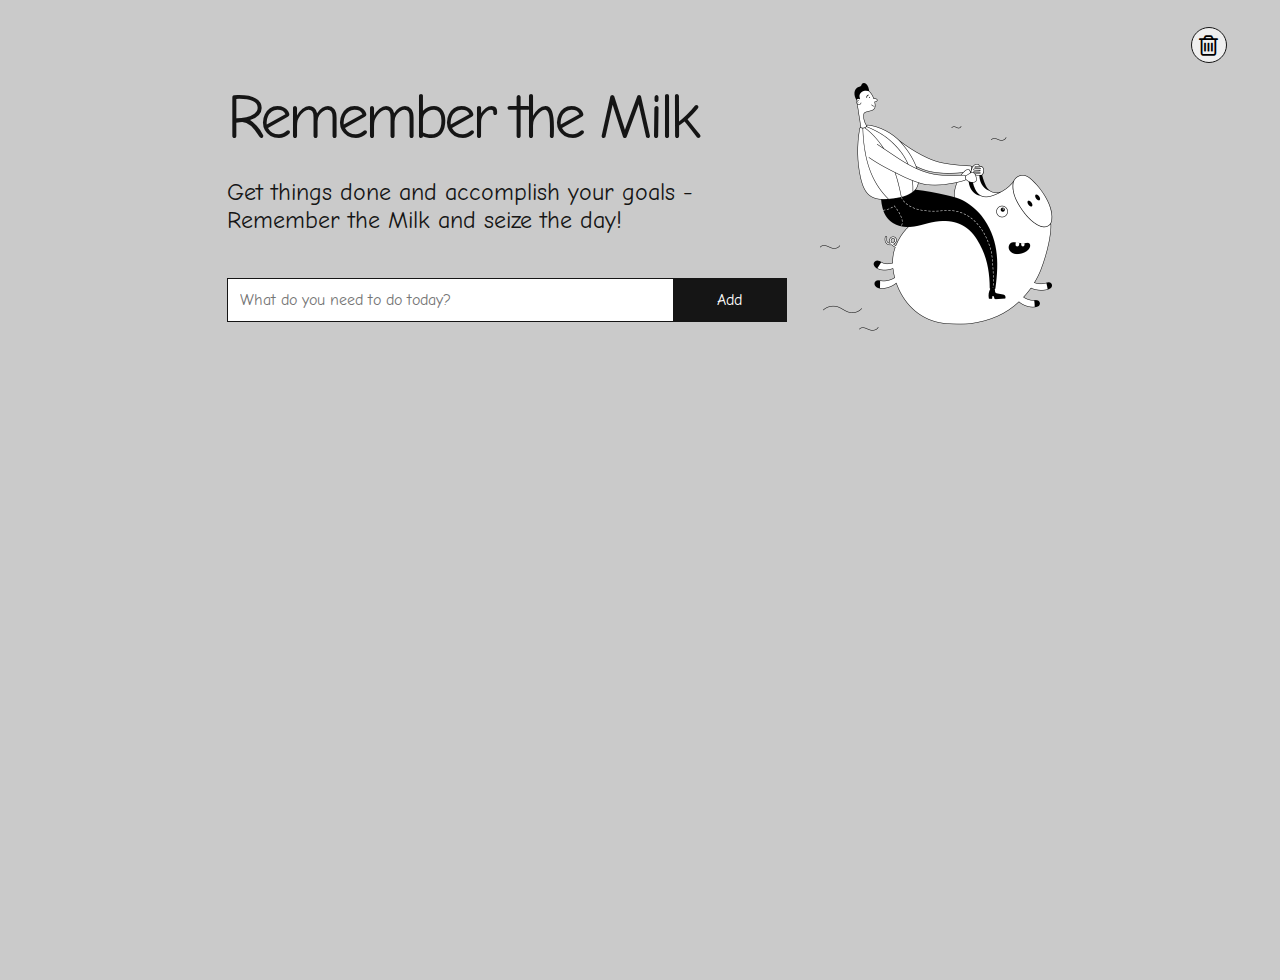
==== commit 921826f9: "Finished Homework-6" ====
--- a/index.html
+++ b/index.html
@@ -4,63 +4,35 @@
     <meta charset="UTF-8">
     <meta http-equiv="X-UA-Compatible" content="IE=edge">
     <meta name="viewport" content="width=device-width, initial-scale=1.0">
+    <link rel="stylesheet" href="styles.css">
     <link rel="preconnect" href="https://fonts.googleapis.com">
     <link rel="preconnect" href="https://fonts.gstatic.com" crossorigin>
-    <link href="https://fonts.googleapis.com/css2?family=Inter:wght@100;200;400;600;700&display=swap" rel="stylesheet">
-    <link rel="stylesheet" href="styles.css">
-    <title>Dates Calculator</title>
+    <link href="https://fonts.googleapis.com/css2?family=Comic+Neue:wght@300;400;700&display=swap" rel="stylesheet">
+    <link rel="stylesheet" href="https://cdnjs.cloudflare.com/ajax/libs/font-awesome/4.7.0/css/font-awesome.min.css">
+    <title>ToDoList App</title>
 </head>
 <body>
-    <div class="container">
-        <div class="inp-wrapper">
-            <h1>Time Span Calculator</h1>
-            <div class="date-wrapper">
-                <label for="date-1">Start date: <input type="date" id="date-1"></label>
-                <label for="date-2">End date: <input type="date" id="date-2"></label>
+    <header><button title="Remove all tasks" class="remove-all-button" id="remove-all-button"><i class="fa fa-trash-o trash-icon" style="font-size:24px"></i></button></header>
+    <div class="container" id="container">
+        <div class="form-wrapper">
+            <h4 class="form-heading">Remember the Milk</h4>
+            <p class="form-paragraph">Get things done and accomplish your goals - Remember the Milk and seize the day!</p>
+            <form id="form">
+                <div class="input-container">
+                    <input class="input-wrapper" type="text" class="form-control todo-list-input"
+                            placeholder="What do you need to do today?" id="input-text">
+                    <button class="submit-button" type="submit">Add</button>
+                </div>
+            </form>
+            <div class="list-wrapper">
+                <ul class="todo-list" id="list">
+                </ul>
             </div>
-            <div class="preset-wrapper">
-                <p>Time interval presets:</p>
-                <button class="preset-button" id="week-button">Week</button>
-                <button class="preset-button" id="month-button">Month</button>
-            </div>
-            <div class="form-wrapper">
-                <form action="result.html" method="GET">
-                    <div class="selector-wrapper">
-                        <label class="selector-label" for="option-1">Calculate</label>
-                        <select class="selector" id="option-1">
-                            <option selected disabled value>Select...</option>
-                            <option value="1">All days</option>
-                            <option value="2">Weekdays</option>
-                            <option value="3">Weekend</option>
-                        </select>
-                    </div>
-                    <div class="selector-wrapper">
-                        <label class="selector-label" for="option-2">Calculate number of</label>
-                        <select class="selector" id="option-2">
-                            <option selected disabled value>Select...</option>
-                            <option value="1">Days</option>
-                            <option value="2">Hours</option>
-                            <option value="3">Minutes</option>
-                            <option value="4">Seconds</option>
-                        </select>
-                    </div>
-                </form>
-            </div>   
         </div>
-        <button class="cta-button" id="submit" type="submit">Calculate</button>
-        <div class="output-text-wrapper" id="output">Select the dates to get started</div>
-        <div>
-            <table class="table-wrapper" id="table">
-                <tr>
-                    <th>Start date</th>
-                    <th>End date</th>
-                    <th>Result</th>
-                    <th></th>
-                </tr>
-            </table>
-        </div>
+        <div class="item-img"><img src="img/Illustration_4.svg" width="235" height="250"></div>
     </div>
 
     <script src="index.js" type="module"></script>
+
 </body>
 </html>--- a/styles.css
+++ b/styles.css
@@ -2,207 +2,201 @@
     box-sizing: border-box;
     margin: 0;
     padding: 0;
-    font-family: 'Inter', sans-serif;
+}
+
+body {
+    height: 100vh;
+    background-color: #CACACA;
+    font-family: 'Comic Neue', cursive;
+    color: #151515;
+}
+
+ul {
+    list-style: none;
+}
+
+.remove-all-button {
+    width: 36px;
+    height: 36px;
+    border-radius: 50%;
+    border: 1.5px solid #151515;
+    position: fixed;
+    right: 4em;
+    top: 2em;
+    cursor: pointer;
+    display: flex;
+    justify-content: center;
+    align-items: center;
+    transition: all 0.5s ease-out;
+}
+
+.remove-all-button:hover {
+    background-color: #151515;
+    color: white;
+}
+
+.container {
+    display: flex;
+    justify-content: center;
+    gap: 2em;
+    align-items: center;
+    margin: 5rem;
+}
+
+.form-wrapper {
+    max-width: 50%;
+}
+
+.form-heading {
+    font-weight: 400;
+    font-size: 64px;
+    letter-spacing: -4px;
+    margin-bottom: 24px;
+}
+
+.form-paragraph {
+    font-size: 24px;
+    margin-bottom: 44px;
+}
+
+.input-container {
+    display: flex;
+    border: 1px solid #151515;
+    margin-bottom: 16px;
+}
+
+.input-wrapper {
+    padding: 12px 44px 12px 12px;
+    width: 100%;
+    border: none;
+}
+
+input::placeholder{
+    font-family: 'Comic Neue', cursive;
     font-size: 16px;
 }
 
-body {
-    color: #474C59;
-    height: 100vh;
-    background-color: linear-gradient(180deg, #F1F7FF 0%, #EDF2F9 100%);
-}
-
-h1 {
-    text-align: center;
-    font-size: 24px;
-    margin-bottom: 1em;
-}
-
-ol {
-    list-style: none;
-}
-
-ol li{
-    font-weight: 200;
-}
-
-.container {
-    background-color: linear-gradient(142deg, rgba(254, 248, 255, 0.56) 1%, rgba(254, 248, 255, 0.4) 100%);
-    box-shadow: inset -11.7292px -11.7292px 35.1877px rgba(0, 0, 0, 0.12), inset 11.7292px 11.7292px 28.1501px #FFFFFF;
-    padding: 52px;
-    border-radius: 6px;
+.submit-button {
+    font-family: 'Comic Neue', cursive;
+    background: #151515;
+    color: rgba(255, 255, 255, 1);
+    padding: 12px 44px;
+    border: none;
+    cursor: pointer;
+    font-size: 16px;
+    transition: all 0.5s ease-in-out;
+}
+
+.submit-button:hover {
+    letter-spacing: 4px;
+}
+
+.item-img img {
+    object-fit: cover;
+    height: auto;
+    max-width: 100%;
+}
+
+.todo-list li {
+    display: flex;
+    justify-content: space-between;
+    align-items: center;
+}
+
+.todo-list li:not(:last-child) {
+    margin-bottom: 12px;
+}
+
+.form-button-holder {
+    display: flex;
+    align-items: center;
+    gap: 1em;
+    justify-content: end;
+}
+.form-button-holder a {
+    width: 20px;
+    height: 20px;
+    display: flex;
+    align-items: center;
+    justify-content: center;
+}
+
+.delete-button, .edit-button, .checkbox {
+    cursor: pointer;
+}
+
+.form-check {
+    display: flex;
+    position: relative;
+}
+
+.form-check-label {
+    margin-left: 2em;
+}
+
+.checkbox {
     position: absolute;
-    transform: translate(-50%, -50%);
-    top: 50%;
+    z-index: 99;
+    opacity: 0;
+    top: 0;
+    left: 0;
+    height: 0;
+    width: 0;
+}
+
+.checkmark {
+    position: absolute;
+    top: 10%;
+    left: 0;
+    background-color: white;
+    height: 16px;
+    width: 16px;
+    border-radius: 2px;
+    border: 1px solid #151515;
+    cursor: pointer;
+}
+
+input[type=checkbox]:checked ~ .checkmark {
+    background-color: #151515;
+}
+
+.checkmark::after {
+    content: "";
+    position: absolute;
+    display: none;
     left: 50%;
-}
-
-.inp-wrapper {
-    display: flex;
-    flex-direction: column;
-}
-
-.date-wrapper {
-    display: flex;
-    justify-content: space-around;
-    gap: 1em;
-    margin-bottom: 1em;
-}
-
-.date-wrapper label {
-    font-weight: 600;
-}
-
-input[type="date"] {
-    border: none;
-    outline: none;
-    padding: 1em 0;
-    font-weight: 200;
-}
-
-::-webkit-calendar-picker-indicator {
-    cursor: pointer;
-}
-
-.preset-wrapper {
-    display: flex;
-    gap: 12px;
-    justify-content: space-between;
-    align-items: center;
-    margin-bottom: 1em;
-}
-
-.preset-button {
-    background-color: transparent;
-    border-radius: 6px;
-    padding: 0.2em 2em;
-    border: 1px solid rgba(0, 0, 0, 0.25);
-    cursor: pointer;
-    transition: all .1s ease-out;
-}
-
-.preset-button:hover{
-    color: #FFA800;
-    border: 2px solid transparent;
-    background: linear-gradient(white, white) padding-box,
-              linear-gradient(to right, rgba(255, 168, 0, 1), rgba(255, 107, 0, 1)) border-box;  
-}
-
-.selector-wrapper{
-    display: flex;
-    flex-direction: column;
-    gap: 12px;
-    margin-bottom: 1em;
-}
-
-.selector {
-    border-top: none;
-    border-left: none;
-    border-right: none;
-    border-bottom: 1px solid rgba(0, 0, 0, 0.25);
-    padding-bottom: 8px;
-    color: rgba(196, 196, 196, 0.7);
-    cursor: pointer;
-}
-
-.cta-button {
+    top: 40%;
+    width: 4px;
+    height: 8px;
+    border: solid white;
+    border-width: 0 1.5px 1.5px 0;
+    -webkit-transform: rotate(45deg);
+    -ms-transform: rotate(45deg);
+    transform: translate(-50%, -50%) rotate(45deg);
+}
+
+input[type=checkbox]:checked ~ .checkmark::after {
     display: block;
-    margin: 1em auto 2em auto;
-    cursor: pointer;
-    border: none;
-    border-radius: 6px;
-    background: radial-gradient(82.86% 82.86% at 28.57% 17.14%, #FFA800 0%, #FF4D00 100%);
-    color: #FFFFFF;
-    padding: 12px 32px;
-    line-height: 24px;
-    transition: all .35s ease;
-    font-weight: 600;
-}
-
-.cta-button:hover {
-    box-shadow: 2.34584px 18.7668px 25.8043px -2.34584px rgba(223, 81, 21, 0.47);
-}
-
-.alert {
-    animation:  blink 1s linear 2;
-    color:#FF4D00;
-}
-
-@keyframes blink {
-    0%{opacity: 0;}
-    50%{opacity: .5;}
-    100%{opacity: 1;}
-}
-
-.output-text-wrapper {
-    text-align: center;
-    margin-bottom: 2em;
-    transition: all .35s ease-in;
-}
-
-.table-wrapper {
-    display: none;
-    width: 100%;
-}
-
-td, th {
-    text-align: center;
-    height: 2rem;
-}
-
-th {
-    font-weight: 600;
-}
-
-.delete {
-    position: relative;
-}
-
-.delete-button {
-    background-color: transparent;
-    border: none;
-    cursor: pointer;
-    opacity: 0.3;
-}
-
-.delete-button:before, .delete-button:after {
-    position: absolute;
-    right: 50%;
-    bottom: 25%;
-    content: ' ';
-    height: 16px;
-    width: 1.5px;
-    background-color: #474C59;
-}
-
-.delete-button:before {
-    transform: rotate(45deg);
-}
-
-.delete-button:after {
-    transform: rotate(-45deg);
-}
-
-.delete-button:hover {
-    opacity: 1;
+}
+
+input[type=checkbox]:checked ~ .form-text {
+    text-decoration: line-through;
 }
 
 @media screen and (max-width:768px) {
     .container {
-        width: 100%;
-        min-width: 340px;
-    }
-    .date-wrapper {
         flex-direction: column;
-        align-items: center;
-    }
-    .preset-wrapper {
-        flex-wrap: wrap;
-    }
-    .preset-wrapper {
-        justify-content: flex-start;
-    }
-    .preset-wrapper > p {
-        flex: 1 0 100%;
+        margin: 10% 1em;
+    }
+    .form-wrapper {
+        max-width: 80%;
+    }
+    .form-heading {
+        font-size: 28px;
+        letter-spacing: -1.4px;
+    }
+    .form-paragraph {
+        font-size: 18px;
+        margin-bottom: 24;
     }
 }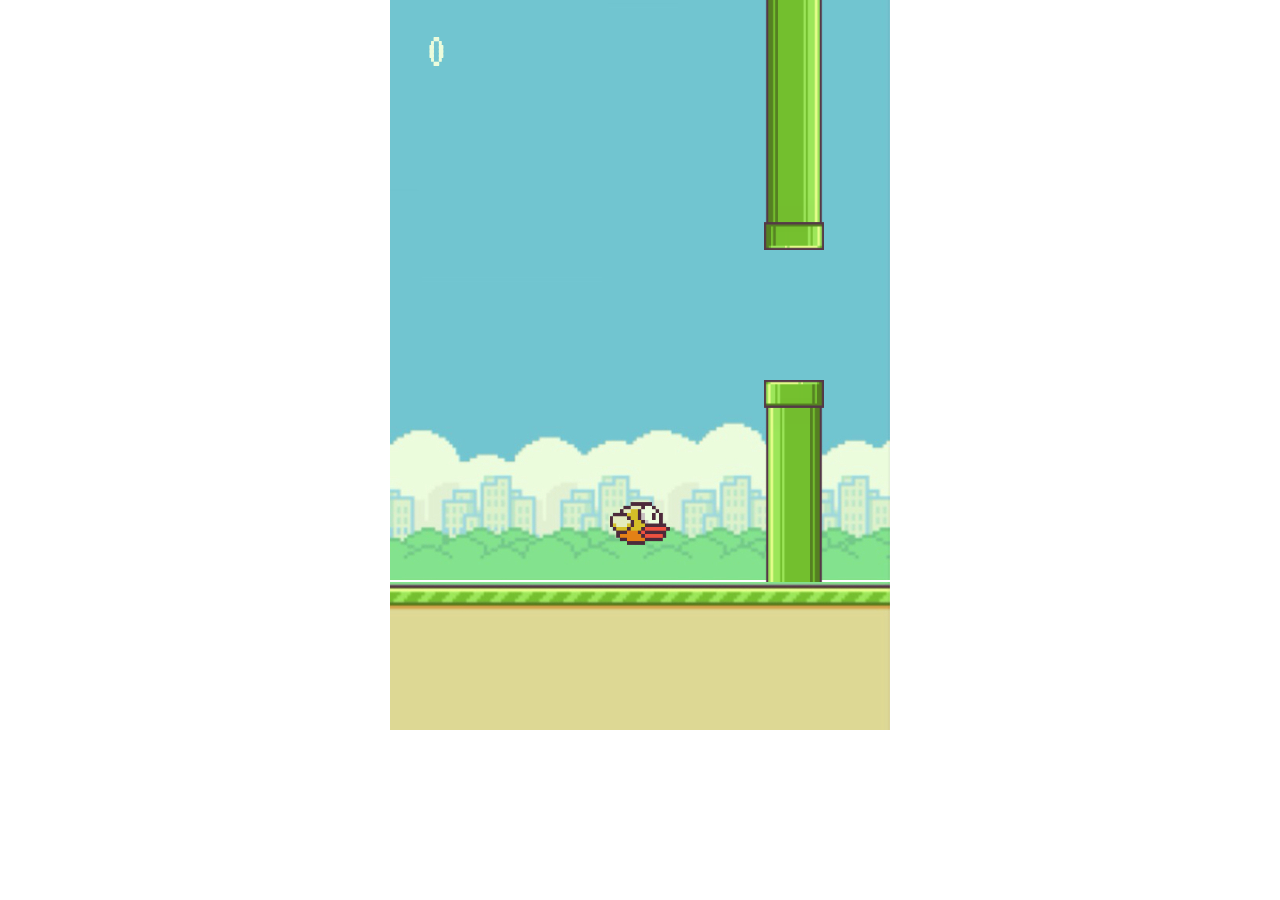
==== commit 2796bbb0: "Flappy Bird" ====
--- a/index.html
+++ b/index.html
@@ -1,38 +1,29 @@
 <!DOCTYPE html>
 <html lang="en">
-<head>
-    <meta charset="UTF-8">
-    <meta http-equiv="X-UA-Compatible" content="IE=edge">
-    <meta name="viewport" content="width=device-width, initial-scale=1.0">
-    <link rel="stylesheet" href="styles.css">
-    <link rel="preconnect" href="https://fonts.googleapis.com">
-    <link rel="preconnect" href="https://fonts.gstatic.com" crossorigin>
-    <link href="https://fonts.googleapis.com/css2?family=Comic+Neue:wght@300;400;700&display=swap" rel="stylesheet">
-    <link rel="stylesheet" href="https://cdnjs.cloudflare.com/ajax/libs/font-awesome/4.7.0/css/font-awesome.min.css">
-    <title>ToDoList App</title>
-</head>
-<body>
-    <header><button title="Remove all tasks" class="remove-all-button" id="remove-all-button"><i class="fa fa-trash-o trash-icon" style="font-size:24px"></i></button></header>
-    <div class="container" id="container">
-        <div class="form-wrapper">
-            <h4 class="form-heading">Remember the Milk</h4>
-            <p class="form-paragraph">Get things done and accomplish your goals - Remember the Milk and seize the day!</p>
-            <form id="form">
-                <div class="input-container">
-                    <input class="input-wrapper" type="text" class="form-control todo-list-input"
-                            placeholder="What do you need to do today?" id="input-text">
-                    <button class="submit-button" type="submit">Add</button>
-                </div>
-            </form>
-            <div class="list-wrapper">
-                <ul class="todo-list" id="list">
-                </ul>
+    <head>
+        <meta charset="UTF-8">
+        <meta http-equiv="X-UA-Compatible" content="IE=edge">
+        <meta name="viewport" content="width=device-width, initial-scale=1.0">
+        <link rel="preconnect" href="https://fonts.googleapis.com">
+        <link rel="preconnect" href="https://fonts.gstatic.com" crossorigin>
+        <link href="https://fonts.googleapis.com/css2?family=VT323&display=swap" rel="stylesheet">
+        <link rel="stylesheet" href="style.css">
+        <title>Flappy Bird</title>
+    </head>
+    <body>
+        <div class="game-container">
+            <div class="border-left"></div>
+            <div class="border-right"></div>
+            <div class="score">0</div>
+            <div class="sky">
+                <div class="bird"></div>
+            </div>
+            <div class="ground"></div>
+            <div class="gameOver">Game Over!
+                <button class="tryAgain">Try Again</button>
             </div>
         </div>
-        <div class="item-img"><img src="img/Illustration_4.svg" width="235" height="250"></div>
-    </div>
 
-    <script src="index.js" type="module"></script>
-
-</body>
+        <script src="index.js" type="module"></script>
+    </body>
 </html>--- a/style.css
+++ b/style.css
@@ -0,0 +1,104 @@
+* {
+    box-sizing: border-box;
+    margin: 0;
+    padding: 0;
+}
+
+.game-container {
+    font-family: 'VT323', monospace;
+    width: 500px;
+    height: 730px;
+    position: absolute;
+    transform: translate(-50%, 0);
+    left: 50%;
+}
+
+.border-left, .border-right {
+    position: absolute;
+    z-index: +1;
+    width: 60px;
+    height: 730px;
+    background-color: white;
+    top: 0;
+}
+
+.border-left {
+    left: -60px;
+}
+
+.border-right {
+    right: -60px;
+}
+
+.sky {
+    background-image: url('img/fb-game-background.png');
+    width: 500px;
+    height: 580px;
+    position: absolute;
+}
+
+.ground {
+    background-image: url('img/bottom-background.png');
+    width: 500px;
+    height: 150px;
+    position: absolute;
+    top: 580px;
+    z-index: +1;
+}
+
+.bird {
+    background-image: url('img/flappy-bird.png');
+    position: absolute;
+    width: 60px;
+    height: 45px;
+}
+
+.obstacle {
+    background-image: url('img/flappybird-pipe.png');
+    width: 60px;
+    height: 300px;
+    position: absolute;
+}
+
+.topObstacle {
+    background-image: url('img/flappybird-pipe.png');
+    transform: rotate(180deg);
+    width: 60px;
+    height: 300px;
+    position: absolute;
+}
+
+.gameOver {
+    display: none;
+    position: absolute;
+    font-size: 52px;
+    color: #ebfcdc;
+    transform: translate(-50%, -50%);
+    top: 50%;
+    left: 50%;
+    z-index: +1;
+    flex-direction: column;
+}
+
+.tryAgain {
+    font-family: 'VT323', monospace;
+    background: none;
+    cursor: pointer;
+    border: none;
+    font-size: 48px;
+    color: #ebfcdc;
+}
+
+.tryAgain:hover {
+    color: #dcdb93;
+}
+
+.score {
+    position: absolute;
+    font-size: 52px;
+    color: #ebfcdc;
+    z-index: +1;
+    left: 36px;
+    top: 24px;
+}
+
